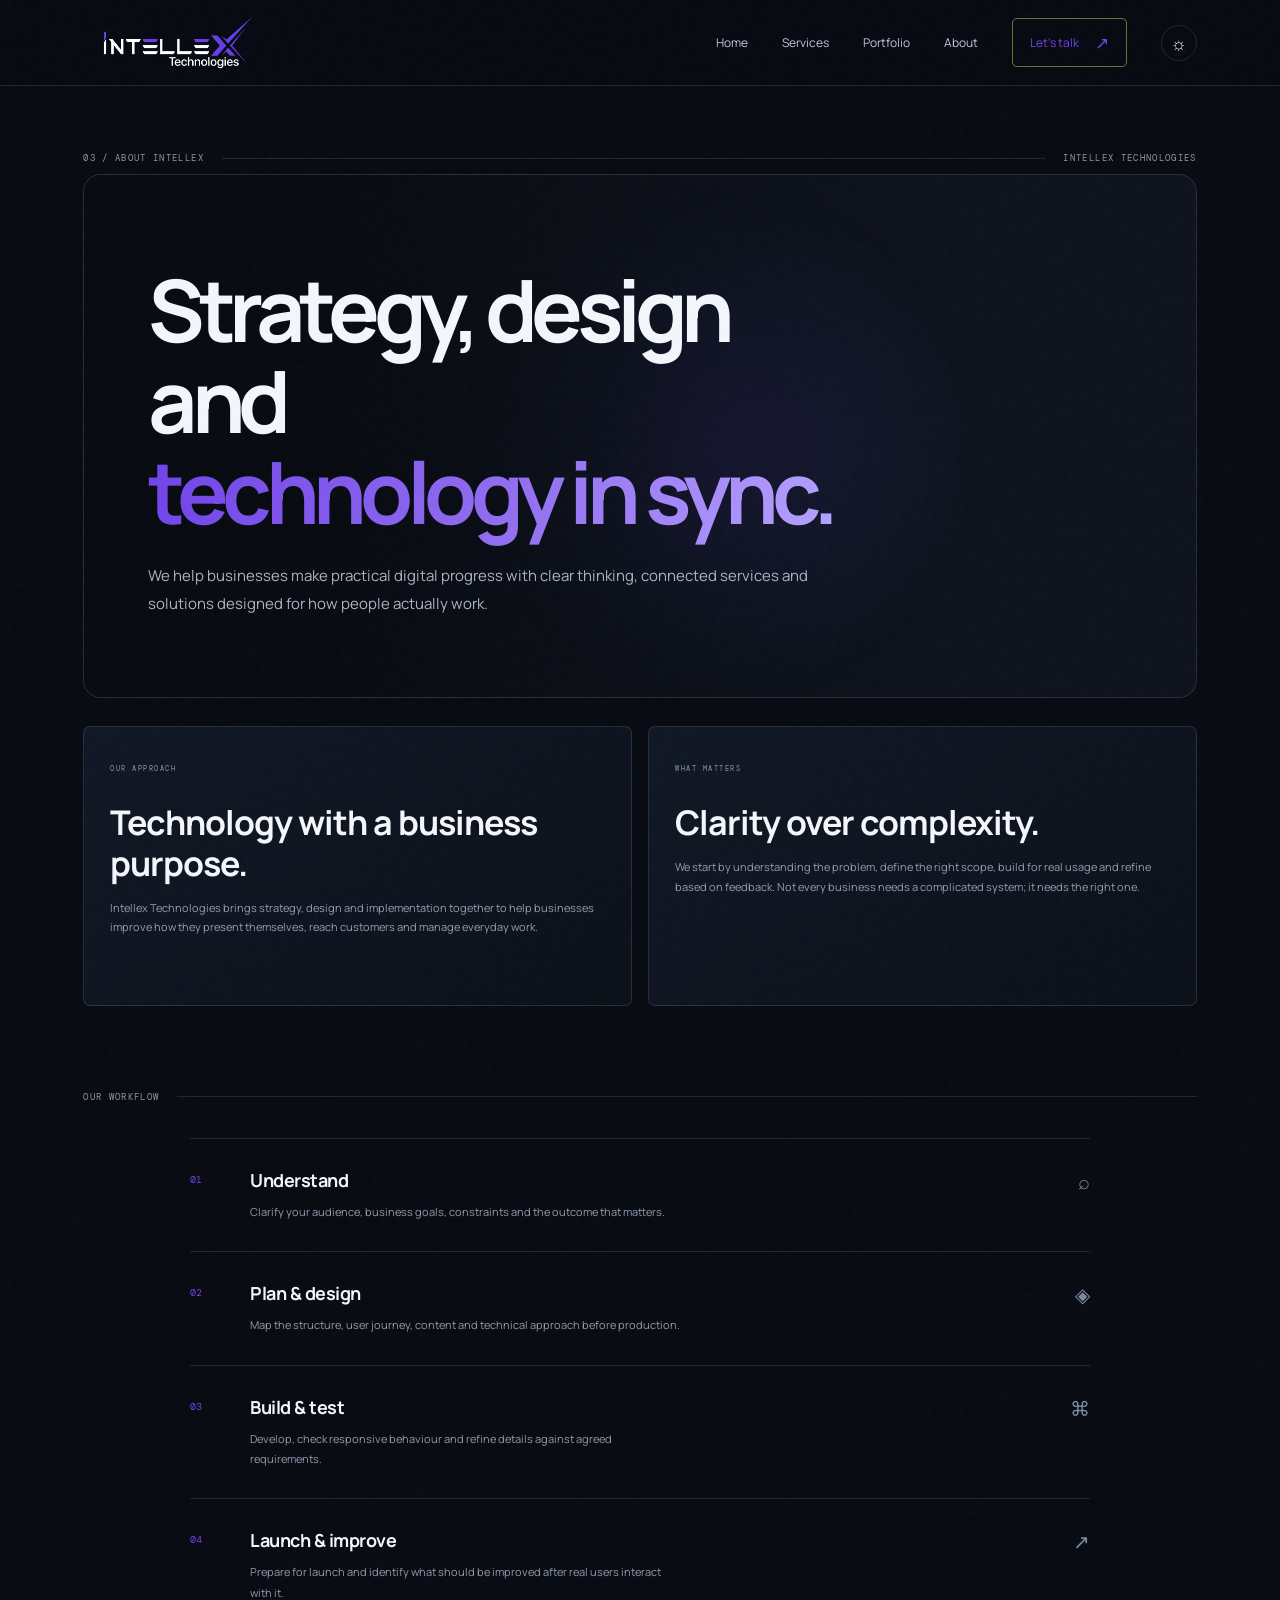
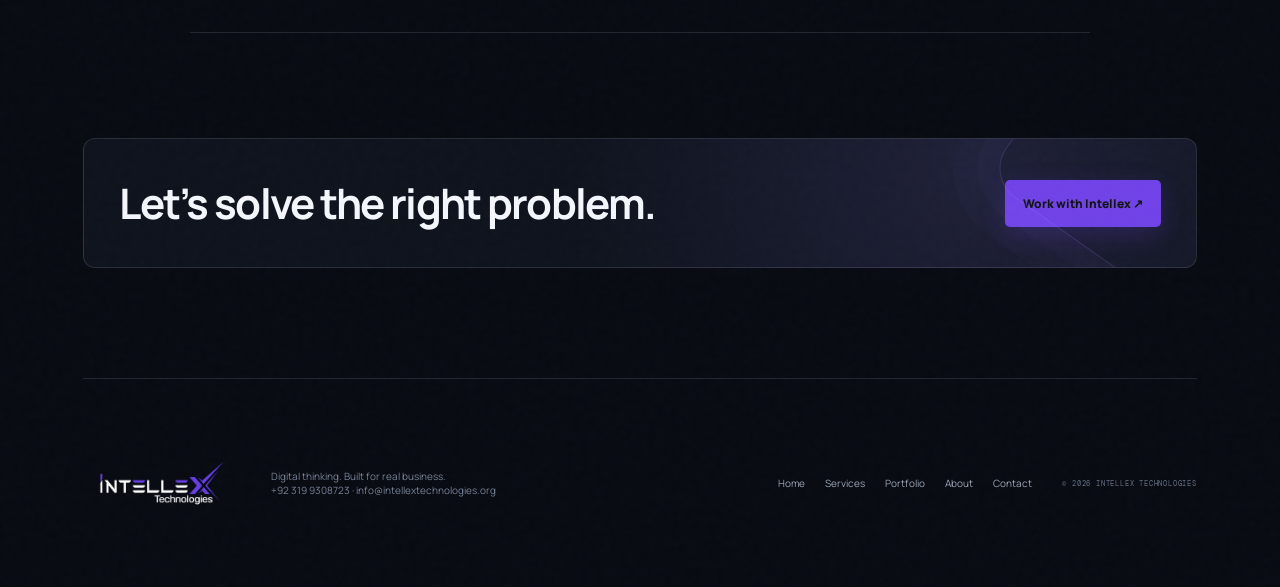
==== about.html @ 1612bf9b "Add files via upload" ====
<!doctype html>
<html lang="en" data-theme="dark">
<head>
<meta charset="utf-8"><meta name="viewport" content="width=device-width, initial-scale=1">
<meta name="description" content="Intellex Technologies builds websites, digital marketing systems, apps, POS and custom business software.">
<title>About Us | Intellex Technologies</title>
<link rel="preconnect" href="https://fonts.googleapis.com"><link rel="preconnect" href="https://fonts.gstatic.com" crossorigin>
<link href="https://fonts.googleapis.com/css2?family=DM+Mono:wght@400;500&family=Manrope:wght@400;500;600;700;800&display=swap" rel="stylesheet">
<link rel="stylesheet" href="styles.css">
</head><body><div class="noise" aria-hidden="true"></div><div class="cursor-glow" aria-hidden="true"></div>
<header class="site-header"><a class="brand" href="index.html" aria-label="Intellex Technologies home"><img class="brand-logo brand-logo-dark" src="intellex-logo-dark.png" alt="Intellex Technologies"><img class="brand-logo brand-logo-light" src="intellex-logo.png" alt=""></a>
<button class="menu-toggle" aria-label="Toggle menu" aria-expanded="false"><span></span><span></span></button>
<nav class="nav-links"><a href="index.html">Home</a><a href="services.html">Services</a><a href="portfolio.html">Portfolio</a><a href="about.html">About</a><a class="nav-cta" href="contact.html">Let’s talk <span>↗</span></a><button class="theme-toggle" type="button" aria-label="Switch to light mode" title="Toggle light/dark mode">☼</button></nav></header>
<main class="inner-page section-shell"><div class="section-kicker reveal"><span>03 / ABOUT INTELLEX</span><span class="kicker-rule"></span><span>INTELLEX TECHNOLOGIES</span></div><section class="inner-hero inner-hero-bg hero-bg-about"><div class="inner-hero-copy"><h1 class="reveal">Strategy, design and<br><span class="gradient-text">technology in sync.</span></h1><p class="hero-intro reveal">We help businesses make practical digital progress with clear thinking, connected services and solutions designed for how people actually work.</p></div></section><section class="about-grid"><article class="service-card reveal"><span class="card-label">OUR APPROACH</span><h3>Technology with a business purpose.</h3><p>Intellex Technologies brings strategy, design and implementation together to help businesses improve how they present themselves, reach customers and manage everyday work.</p></article><article class="service-card reveal"><span class="card-label">WHAT MATTERS</span><h3>Clarity over complexity.</h3><p>We start by understanding the problem, define the right scope, build for real usage and refine based on feedback. Not every business needs a complicated system; it needs the right one.</p></article></section>
<section class="process-section inner-process"><div class="section-kicker reveal"><span>OUR WORKFLOW</span><span class="kicker-rule"></span></div><div class="process-steps"><article class="process-step reveal"><span class="step-number">01</span><div><h3>Understand</h3><p>Clarify your audience, business goals, constraints and the outcome that matters.</p></div><span class="step-symbol">⌕</span></article><article class="process-step reveal"><span class="step-number">02</span><div><h3>Plan & design</h3><p>Map the structure, user journey, content and technical approach before production.</p></div><span class="step-symbol">◈</span></article><article class="process-step reveal"><span class="step-number">03</span><div><h3>Build & test</h3><p>Develop, check responsive behaviour and refine details against agreed requirements.</p></div><span class="step-symbol">⌘</span></article><article class="process-step reveal"><span class="step-number">04</span><div><h3>Launch & improve</h3><p>Prepare for launch and identify what should be improved after real users interact with it.</p></div><span class="step-symbol">↗</span></article></div></section>
<div class="inner-cta"><h2>Let’s solve the right problem.</h2><a class="button button-primary" href="contact.html">Work with Intellex ↗</a></div></main><footer class="site-footer section-shell"><a class="brand" href="index.html"><img class="brand-logo brand-logo-dark" src="intellex-logo-dark.png" alt="Intellex Technologies"><img class="brand-logo brand-logo-light" src="intellex-logo.png" alt=""></a><p>Digital thinking. Built for real business.<br><a href="tel:+923199308723">+92 319 9308723</a> · <a href="mailto:info@intellextechnologies.org">info@intellextechnologies.org</a></p><div class="footer-links"><a href="index.html">Home</a><a href="services.html">Services</a><a href="portfolio.html">Portfolio</a><a href="about.html">About</a><a href="contact.html">Contact</a></div><span class="copyright">© <span id="year"></span> INTELLEX TECHNOLOGIES</span></footer><script src="script.js"></script></body></html>
---- styles.css ----
:root{--bg:#080b12;--panel:#0e131d;--panel2:#111927;--text:#f3f6fb;--muted:#9ba7b8;--line:rgba(207,221,244,.13);--lime:#7042e8;--cyan:#9b83ff;--violet:#7042e8;--font:'Manrope',sans-serif;--mono:'DM Mono',monospace}
*{box-sizing:border-box}html{scroll-behavior:smooth;scroll-padding-top:90px}body{margin:0;background:var(--bg);color:var(--text);font-family:var(--font);overflow-x:hidden}a{color:inherit;text-decoration:none}button{font:inherit}.noise{position:fixed;inset:0;pointer-events:none;z-index:30;opacity:.035;background-image:url("data:image/svg+xml,%3Csvg viewBox='0 0 180 180' xmlns='http://www.w3.org/2000/svg'%3E%3Cfilter id='n'%3E%3CfeTurbulence type='fractalNoise' baseFrequency='.95' numOctaves='3' stitchTiles='stitch'/%3E%3C/filter%3E%3Crect width='100%25' height='100%25' filter='url(%23n)' opacity='.6'/%3E%3C/svg%3E")}.cursor-glow{position:fixed;width:360px;height:360px;border-radius:50%;background:radial-gradient(circle,rgba(105,229,245,.075),transparent 68%);pointer-events:none;z-index:0;transform:translate(-50%,-50%);opacity:0;transition:opacity .3s}.site-header{height:86px;padding:0 6.5%;display:flex;align-items:center;justify-content:space-between;border-bottom:1px solid var(--line);position:sticky;top:0;background:rgba(8,11,18,.78);backdrop-filter:blur(18px);z-index:25}.brand{display:inline-flex;align-items:center;gap:12px}.brand-mark{width:31px;height:31px;display:flex;align-items:flex-end;gap:3px;padding:5px;border:1px solid rgba(200,255,82,.5);border-radius:9px;transform:rotate(-8deg)}.brand-mark span{width:5px;border-radius:3px;background:var(--lime);display:block}.brand-mark span:nth-child(1){height:10px}.brand-mark span:nth-child(2){height:17px}.brand-mark span:nth-child(3){height:12px}.brand-name{font-size:14px;font-weight:800;letter-spacing:-.5px;display:flex;flex-direction:column;line-height:1.05}.brand-name span{font-family:var(--mono);font-size:8px;letter-spacing:2.1px;color:#8794a6;text-transform:uppercase;margin-top:5px}.nav-links{display:flex;align-items:center;gap:34px;font-size:12px;color:#c0cad8}.nav-links a:not(.nav-cta){transition:color .2s}.nav-links a:hover{color:var(--lime)}.nav-cta{padding:12px 17px;border:1px solid rgba(200,255,82,.45);border-radius:5px;color:var(--lime);display:flex;gap:16px;align-items:center}.nav-cta span,.button span,.arrow-link span{font-size:17px;transition:transform .2s}.nav-cta:hover span,.button:hover span,.arrow-link:hover span{transform:translate(3px,-3px)}.menu-toggle{display:none;background:none;border:0;color:white}.section-shell{width:min(1320px,87%);margin:0 auto;position:relative}.hero{min-height:680px;display:grid;grid-template-columns:1.03fr .97fr;align-items:center;padding:70px 0 92px;isolation:isolate}.hero-copy{position:relative;z-index:2}.eyebrow,.section-kicker,.hero-footnote,.visual-caption,.card-label,.code-foot,.project-type,.art-index,.copyright,.contact-bottom,.portfolio-note{font-family:var(--mono);font-size:9px;letter-spacing:1.35px}.eyebrow{color:#aeb9c9;display:flex;align-items:center;gap:10px}.status-dot{width:7px;height:7px;background:var(--lime);border-radius:50%;box-shadow:0 0 14px var(--lime)}h1{font-size:clamp(47px,6.3vw,88px);line-height:1.04;letter-spacing:-.075em;font-weight:700;margin:28px 0 24px} .gradient-text{background:linear-gradient(105deg,#7042e8 0%,#916df0 52%,#b6a2ff 100%);color:transparent;background-clip:text;-webkit-background-clip:text}.hero-intro{font-size:15px;line-height:1.85;color:#aab5c5;max-width:450px}.hero-actions{display:flex;align-items:center;gap:28px;margin-top:35px}.button{display:inline-flex;align-items:center;gap:27px;padding:15px 18px;border-radius:5px;font-size:12px;font-weight:800;transition:transform .25s,box-shadow .25s}.button:hover{transform:translateY(-3px)}.button-primary{background:var(--lime);color:#10150b;box-shadow:0 10px 32px rgba(200,255,82,.09)}.button-primary:hover{box-shadow:0 13px 35px rgba(200,255,82,.19)}.text-link{font-size:12px;color:#c0cad8}.text-link span{color:var(--lime);padding-left:8px}.hero-footnote{display:flex;align-items:center;gap:12px;color:#788496;margin-top:60px;font-size:8px}.mini-line{height:1px;width:25px;background:var(--lime)}.hero-visual{height:505px;position:relative;perspective:1000px;transform-style:preserve-3d}.visual-grid{position:absolute;inset:6% -4% 3% 0;background-image:linear-gradient(rgba(134,159,198,.09) 1px,transparent 1px),linear-gradient(90deg,rgba(134,159,198,.09) 1px,transparent 1px);background-size:35px 35px;mask-image:radial-gradient(ellipse at center,#000 0%,transparent 72%);transform:perspective(700px) rotateX(60deg) rotateZ(-22deg) scale(1.25);opacity:.8}.orbit{position:absolute;left:50%;top:49%;border:1px solid rgba(130,223,238,.2);border-radius:50%;transform:translate(-50%,-50%) rotate(-24deg);animation:orbit 22s linear infinite}.orbit-one{width:400px;height:210px}.orbit-two{width:470px;height:250px;transform:translate(-50%,-50%) rotate(53deg);border-color:rgba(200,255,82,.17);animation-direction:reverse}.orbit-three{width:340px;height:340px;border-style:dashed;border-color:rgba(154,131,255,.17);animation-duration:40s}.core-object{position:absolute;left:50%;top:48%;width:175px;height:175px;transform:translate(-50%,-50%) rotateX(13deg) rotateY(-23deg) rotateZ(-12deg);transform-style:preserve-3d;animation:float 6s ease-in-out infinite}.core-face{position:absolute;inset:0;border:1px solid rgba(210,255,120,.75);background:linear-gradient(140deg,rgba(200,255,82,.18),rgba(105,229,245,.06) 60%,rgba(154,131,255,.2));box-shadow:inset 0 0 45px rgba(200,255,82,.06),0 0 70px rgba(105,229,245,.08);backdrop-filter:blur(3px)}.face-front{display:grid;place-items:center;font-size:95px;font-weight:800;letter-spacing:-12px;color:var(--lime);text-shadow:0 0 45px rgba(200,255,82,.35)}.face-side{transform:translateZ(-32px) translate(25px,24px);border-color:rgba(105,229,245,.55);background:rgba(105,229,245,.06)}.core-ring{position:absolute;inset:-29px;border:1px solid rgba(200,255,82,.36);border-radius:50%;transform:rotateX(69deg) rotateY(12deg);box-shadow:0 0 20px rgba(200,255,82,.06)}.float-card{position:absolute;background:rgba(15,22,33,.82);border:1px solid rgba(188,207,235,.18);box-shadow:0 18px 60px rgba(0,0,0,.2);backdrop-filter:blur(15px);border-radius:8px;z-index:3}.card-code{left:1%;top:17%;width:150px;padding:16px;transform:rotate(-6deg);animation:cardfloat 7s ease-in-out infinite}.card-label{font-size:7px;color:#8795a9;letter-spacing:1.5px}.code-lines{display:flex;flex-direction:column;gap:7px;margin:17px 0}.code-lines i{height:3px;border-radius:4px;background:linear-gradient(90deg,var(--cyan),rgba(105,229,245,.1));width:75%}.code-lines i:nth-child(2){width:48%;background:linear-gradient(90deg,var(--violet),transparent)}.code-lines i:nth-child(3){width:88%}.code-lines i:nth-child(4){width:60%;background:linear-gradient(90deg,var(--lime),transparent)}.code-foot{font-size:7px;color:#6d7b8e}.card-growth{right:0;bottom:17%;width:174px;padding:17px;transform:rotate(5deg);animation:cardfloat 8s ease-in-out infinite reverse}.growth-icon{display:block;color:var(--lime);font-size:26px;margin-bottom:13px}.card-growth strong{display:block;font-size:13px;margin-top:8px}.growth-bars{display:flex;align-items:flex-end;gap:4px;height:26px;margin-top:13px}.growth-bars i{display:block;flex:1;background:var(--lime);height:35%;border-radius:2px 2px 0 0;opacity:.7}.growth-bars i:nth-child(2){height:55%}.growth-bars i:nth-child(3){height:42%}.growth-bars i:nth-child(4){height:70%}.growth-bars i:nth-child(5){height:63%}.growth-bars i:nth-child(6){height:88%}.growth-bars i:nth-child(7){height:100%}.floating-chip{position:absolute;padding:9px 12px;background:#141c28;border:1px solid var(--line);font-family:var(--mono);font-size:8px;letter-spacing:1px;border-radius:3px;z-index:3}.floating-chip b{color:var(--lime);padding-left:10px}.chip-top{right:13%;top:7%;transform:rotate(4deg)}.chip-bottom{left:9%;bottom:10%;font-size:7px;transform:rotate(-4deg)}.visual-caption{position:absolute;bottom:1%;right:1%;left:1%;display:flex;justify-content:space-between;color:#667387;font-size:7px}.hero-bottom-line{position:absolute;bottom:28px;left:0;right:0;display:flex;justify-content:space-between;padding-top:16px;border-top:1px solid var(--line);font-size:9px;color:#697587}.ticker{overflow:hidden;border-block:1px solid var(--line);background:#0c1119;padding:17px 0}.ticker-track{display:flex;align-items:center;justify-content:space-around;gap:38px;min-width:max-content;animation:ticker 28s linear infinite}.ticker-track span{font-family:var(--mono);font-size:10px;letter-spacing:2px;color:#a9b5c5}.ticker-track b{color:var(--lime);font-size:15px}.intro-section{padding:145px 0 155px}.section-kicker{display:flex;align-items:center;gap:18px;color:#8b98aa}.kicker-rule{height:1px;background:var(--line);flex:1}.intro-grid{display:grid;grid-template-columns:1.15fr .85fr;gap:8%;margin-top:60px}.intro-grid h2,.services-heading h2,.work-heading h2,.process-sticky h2{font-size:clamp(35px,4.5vw,58px);line-height:1.12;letter-spacing:-.065em;margin:0;font-weight:600}.muted-text{color:#667387}.intro-copy{padding-top:8px;max-width:480px}.intro-copy p{color:#a8b4c4;font-size:14px;line-height:1.9;margin:0 0 19px}.intro-copy .small-note{font-size:12px;color:#778598}.arrow-link{display:inline-flex;align-items:center;gap:23px;color:var(--lime);font-size:11px;font-weight:700;margin-top:18px}.services-section{padding:20px 0 145px}.services-heading,.work-heading{display:flex;justify-content:space-between;align-items:flex-end;gap:40px;margin:56px 0 45px}.services-heading>p,.work-heading>p{max-width:280px;color:#8996a8;font-size:12px;line-height:1.8;margin:0 0 5px}.service-grid{display:grid;grid-template-columns:repeat(3,1fr);gap:12px}.service-card{position:relative;min-height:330px;padding:27px 26px 23px;background:linear-gradient(145deg,rgba(18,26,39,.93),rgba(12,17,26,.95));border:1px solid var(--line);border-radius:7px;overflow:hidden;transform-style:preserve-3d;transition:border-color .3s,background .3s;will-change:transform}.service-card:hover{border-color:rgba(200,255,82,.38);background:linear-gradient(145deg,#151f2c,#0e141f)}.service-top{display:flex;justify-content:space-between;align-items:center;color:#718095;font-family:var(--mono);font-size:10px}.service-icon{width:44px;height:44px;border:1px solid rgba(200,255,82,.25);border-radius:10px;display:flex;align-items:center;justify-content:center;position:relative;color:var(--lime)}.icon-web{gap:3px;align-items:flex-end;padding-bottom:12px}.icon-web i{width:4px;background:var(--lime);border-radius:2px}.icon-web i:nth-child(1){height:9px}.icon-web i:nth-child(2){height:17px}.icon-web i:nth-child(3){height:12px}.icon-marketing{gap:3px;align-items:flex-end;padding-bottom:11px}.icon-marketing i{width:3px;background:var(--cyan);border-radius:2px}.icon-marketing i:nth-child(1){height:8px}.icon-marketing i:nth-child(2){height:16px}.icon-marketing i:nth-child(3){height:12px}.icon-marketing i:nth-child(4){height:21px}.icon-app i{width:17px;height:26px;border:1px solid var(--violet);border-radius:4px;position:relative}.icon-app i:after{content:"";position:absolute;bottom:3px;left:6px;width:3px;height:3px;background:var(--violet);border-radius:50%}.icon-pos i{position:absolute;width:19px;height:25px;border:1px solid var(--lime);border-radius:3px}.icon-pos i:first-child{transform:translate(-4px,-3px)}.icon-pos i:last-child{transform:translate(4px,3px);background:#111a26}.icon-ai{font-size:22px;color:var(--violet);border-color:rgba(154,131,255,.4)}.service-card h3{font-size:18px;letter-spacing:-.6px;margin:26px 0 12px}.service-card p{font-size:11px;line-height:1.8;color:#929fb1;min-height:58px;margin:0}.service-tags{display:flex;flex-wrap:wrap;gap:6px;margin:18px 0 20px}.service-tags span,.step-tags span{font-family:var(--mono);font-size:8px;color:#a3afbf;padding:6px 7px;border:1px solid rgba(182,198,220,.12);border-radius:3px}.service-link{display:flex;justify-content:space-between;align-items:center;padding-top:14px;border-top:1px solid var(--line);font-size:10px;color:var(--lime)}.service-link span{font-size:15px}.service-card-cta{background:var(--lime);color:#0c1207;border-color:var(--lime);display:flex;flex-direction:column;align-items:flex-start;justify-content:center}.service-card-cta .card-label{color:#4b5d2a;position:relative;z-index:1}.service-card-cta h3{font-size:28px;line-height:1.1;position:relative;z-index:1;margin:20px 0 12px}.service-card-cta p{color:#42512c;max-width:260px;min-height:0;position:relative;z-index:1}.cta-orb{position:absolute;width:220px;height:220px;border-radius:50%;right:-90px;top:-80px;border:1px solid rgba(14,25,4,.2);box-shadow:0 0 0 25px rgba(14,25,4,.04),0 0 0 50px rgba(14,25,4,.04)}.button-light{background:#10170a;color:var(--lime);margin-top:22px;position:relative;z-index:1}.work-section{padding:10px 0 150px}.work-filters{display:flex;flex-wrap:wrap;gap:8px;margin-bottom:25px}.filter-button{background:transparent;color:#8c99ab;border:1px solid var(--line);border-radius:4px;padding:10px 13px;font-size:10px;cursor:pointer;transition:all .2s}.filter-button span{margin-left:9px;color:#5d6b7e;font-family:var(--mono);font-size:8px}.filter-button.active,.filter-button:hover{color:var(--lime);border-color:rgba(200,255,82,.45);background:rgba(200,255,82,.045)}.project-grid{display:grid;grid-template-columns:repeat(2,1fr);gap:35px 15px}.project-card{min-width:0;transition:opacity .25s,transform .25s}.project-card.is-hidden{display:none}.project-art{height:300px;position:relative;overflow:hidden;border-radius:6px;border:1px solid rgba(200,216,240,.12);isolation:isolate}.project-large .project-art{height:355px}.art-index{position:absolute;bottom:13px;left:15px;color:rgba(240,245,252,.65);font-size:7px;z-index:4}.mock-browser{position:absolute;left:12%;right:12%;top:12%;bottom:-8%;background:#f4f0e8;border-radius:9px 9px 0 0;box-shadow:0 20px 60px rgba(0,0,0,.3);transform:rotate(-3deg);overflow:hidden}.browser-top{height:26px;background:#e7e3db;display:flex;align-items:center;gap:4px;padding:0 10px;color:#7a7a75;font-family:var(--mono);font-size:6px}.browser-top i{width:5px;height:5px;border-radius:50%;background:#b4b0a7}.browser-top span{margin-left:10px}.mock-content{height:100%;position:relative;padding:34px 26px;background:linear-gradient(115deg,#f4f0e8 55%,#d9e4d4 55%);color:#1b3128}.mock-eyebrow{font-family:var(--mono);font-size:7px;letter-spacing:2px}.mock-content strong{display:block;font-size:clamp(23px,3vw,39px);line-height:1.05;letter-spacing:-2px;margin-top:17px;position:relative;z-index:1}.mock-button{width:85px;height:20px;background:#243e31;margin-top:20px;border-radius:2px}.mock-sun{position:absolute;right:10%;top:19%;width:120px;height:120px;border-radius:50%;background:linear-gradient(135deg,#d0a85f,#eddbac);opacity:.8}.art-ans{background:radial-gradient(circle at 80% 20%,#394b3f,#15251f 50%,#0d1515)}.art-ans:after{content:"";position:absolute;inset:0;background:linear-gradient(120deg,transparent 30%,rgba(218,232,202,.12));z-index:-1}.art-kiswa{background:radial-gradient(circle at 50% 70%,#e7cda5,#b88c64 70%,#815b40);display:grid;place-items:center}.shop-layout{width:60%;height:78%;background:#f7f0e3;position:relative;box-shadow:0 20px 45px #37271b55;transform:rotate(3deg);padding:20px;color:#352d25}.shop-title{font-size:12px;letter-spacing:3px;font-weight:800}.shop-title span{display:block;font-family:var(--mono);font-size:6px;letter-spacing:4px;margin-top:3px}.shop-product{position:absolute;left:10%;right:10%;top:28%;bottom:17%;background:linear-gradient(135deg,#d9c3a3,#f0e4d1);display:flex;align-items:center;justify-content:center;overflow:hidden}.product-arch{position:absolute;bottom:-12%;height:120%;width:60%;border-radius:100px 100px 0 0;background:linear-gradient(90deg,#9e7a5c,#d4b894,#987251);box-shadow:inset 12px 0 20px #6e4f3433}.product-label{position:absolute;left:10px;top:10px;font-family:var(--mono);font-size:6px;line-height:1.6;color:#443528;letter-spacing:1px}.shop-pill{position:absolute;bottom:10px;right:12px;font-family:var(--mono);font-size:6px;letter-spacing:1px}.art-bzp{background:linear-gradient(135deg,#18162c,#342b58 55%,#101522)}.realty-lines{position:absolute;inset:0;background:linear-gradient(90deg,transparent 49%,rgba(200,255,82,.12) 50%,transparent 51%),linear-gradient(transparent 49%,rgba(200,255,82,.09) 50%,transparent 51%);background-size:55px 55px;transform:perspective(300px) rotateX(35deg) scale(1.5);opacity:.65}.realty-copy{position:absolute;left:9%;top:17%;z-index:2}.realty-copy span{font-family:var(--mono);font-size:7px;letter-spacing:2px;color:var(--lime)}.realty-copy strong{display:block;font-size:clamp(25px,3vw,43px);line-height:1.02;letter-spacing:-2px;margin-top:17px}.realty-copy i{display:block;font-family:var(--mono);font-style:normal;font-size:7px;letter-spacing:1px;color:#9a9ab5;margin-top:18px}.realty-tower{position:absolute;bottom:0;right:15%;width:80px;height:70%;background:linear-gradient(90deg,#8e81be,#3c335e 50%,#15182a);clip-path:polygon(20% 0,80% 0,100% 100%,0 100%);opacity:.6}.tower-two{right:31%;height:47%;width:57px;opacity:.45;transform:skewY(-6deg)}.art-fnf{background:#f2f1eb;color:#161a18}.fnf-stamp{position:absolute;top:12%;left:10%;font-size:clamp(31px,5vw,63px);font-weight:800;line-height:.79;letter-spacing:-5px;z-index:2}.fnf-stamp b{color:#a9f22c}.fnf-side{position:absolute;right:8%;top:17%;writing-mode:vertical-rl;font-family:var(--mono);font-size:7px;letter-spacing:2px}.fnf-shape{position:absolute;border-radius:50%;filter:blur(.3px)}.shape-a{width:260px;height:260px;right:-4%;bottom:-36%;background:linear-gradient(135deg,#b2f12b,#5dc6a0);box-shadow:inset -25px -15px 50px #193c22}.shape-b{width:110px;height:110px;right:27%;bottom:9%;background:#e84d3d;mix-blend-mode:multiply}.art-fnf .art-index{color:#6c746c}.art-lagarto{background:#d6ff2f;color:#0b0c0c}.lagarto-word{position:absolute;left:8%;top:16%;font-size:clamp(25px,4vw,45px);font-weight:800;letter-spacing:-3px;line-height:.85;z-index:2}.lagarto-word span{display:block;font-family:var(--mono);font-size:7px;letter-spacing:2px;margin-top:12px}.lagarto-shape{position:absolute;right:10%;top:5%;width:48%;height:90%;border-radius:48% 52% 42% 58%;background:linear-gradient(135deg,#141a19,#3e4a42);transform:rotate(24deg);box-shadow:inset -20px -10px 40px #0008}.lagarto-shape:after{content:"";position:absolute;width:45%;height:65%;left:24%;top:16%;border-radius:40%;background:linear-gradient(90deg,#b2b6a5,#e8ebdb,#747a6c);transform:rotate(-20deg)}.lagarto-cta{position:absolute;left:8%;bottom:15%;font-family:var(--mono);font-size:7px;letter-spacing:1px}.art-habib{background:radial-gradient(circle at 76% 20%,#cfb16b,#6f5c37 35%,#172b2a 75%);padding:10% 8%;color:#f4e8c9}.habib-moon{position:absolute;right:16%;top:12%;width:80px;height:80px;border-radius:50%;box-shadow:15px -6px 0 -2px #f0dca4;opacity:.8}.habib-small{font-family:var(--mono);font-size:8px;letter-spacing:4px}.art-habib strong{display:block;font-size:clamp(24px,3.4vw,42px);letter-spacing:-2px;line-height:1.05;margin-top:28px;position:relative;z-index:2}.habib-bottom{display:block;font-family:var(--mono);font-size:8px;letter-spacing:3px;margin-top:23px}.project-meta{display:flex;justify-content:space-between;align-items:flex-start;padding:18px 3px 0}.project-type{font-size:7px;color:#8e9caf;letter-spacing:1.2px}.project-meta h3{font-size:17px;letter-spacing:-.5px;margin:8px 0 5px}.project-meta p{font-size:10px;color:#8e9bad;margin:0;line-height:1.7}.project-arrow{font-size:20px;color:var(--lime);padding:5px}.portfolio-note{font-size:8px;letter-spacing:.2px;color:#5f6d7e;margin-top:25px}.process-section{padding:25px 0 150px}.process-layout{display:grid;grid-template-columns:.8fr 1.2fr;gap:12%;margin-top:65px}.process-sticky{align-self:start;position:sticky;top:130px}.process-sticky p{font-size:12px;line-height:1.9;color:#8f9daf;max-width:290px;margin-top:25px}.process-steps{border-top:1px solid var(--line)}.process-step{display:grid;grid-template-columns:42px 1fr 25px;gap:18px;padding:29px 0;border-bottom:1px solid var(--line);align-items:start}.step-number{font-family:var(--mono);font-size:10px;color:var(--lime);padding-top:5px}.process-step h3{font-size:18px;margin:0 0 10px;letter-spacing:-.5px}.process-step p{font-size:11px;line-height:1.85;color:#8f9daf;max-width:430px;margin:0}.step-tags{display:flex;gap:6px;flex-wrap:wrap;margin-top:17px}.step-symbol{color:#7b8a9e;font-size:20px;text-align:right}.contact-section{padding:0 0 100px}.contact-card{padding:34px 5% 22px;border:1px solid rgba(200,255,82,.22);background:radial-gradient(ellipse at 80% 0%,rgba(105,229,245,.08),transparent 50%),linear-gradient(135deg,#111925,#0b1018);border-radius:8px;position:relative;overflow:hidden}.contact-orbit{position:absolute;right:-100px;top:-200px;width:440px;height:440px;border-radius:50%;border:1px solid rgba(200,255,82,.13);box-shadow:0 0 0 40px rgba(200,255,82,.025),0 0 0 80px rgba(105,229,245,.025)}.contact-content{display:flex;justify-content:space-between;align-items:flex-end;gap:30px;padding:54px 0 65px;position:relative;z-index:1}.contact-content h2{font-size:clamp(39px,5.2vw,68px);line-height:1.06;letter-spacing:-.07em;margin:0}.contact-content p{font-size:12px;color:#97a4b6;line-height:1.8;max-width:400px;margin:20px 0 0}.button-big{padding:19px 22px;white-space:nowrap}.contact-bottom{display:flex;justify-content:space-between;border-top:1px solid var(--line);padding-top:18px;color:#68778a;font-size:7px}.site-footer{min-height:120px;display:flex;align-items:center;gap:30px;border-top:1px solid var(--line);padding:25px 0;flex-wrap:wrap}.site-footer>p{font-size:10px;color:#768396;margin-right:auto}.footer-links{display:flex;gap:20px;font-size:10px;color:#9aa7b8}.footer-links a:hover{color:var(--lime)}.copyright{font-size:7px;color:#657286;letter-spacing:.8px}.reveal{opacity:0;transform:translateY(22px);transition:opacity .7s ease,transform .7s cubic-bezier(.2,.75,.2,1)}.reveal.visible{opacity:1;transform:translateY(0)}.service-card:nth-child(2),.project-card:nth-child(2){transition-delay:.06s}.service-card:nth-child(3),.project-card:nth-child(3){transition-delay:.12s}.service-card:nth-child(4),.project-card:nth-child(4){transition-delay:.04s}.service-card:nth-child(5),.project-card:nth-child(5){transition-delay:.1s}.service-card:nth-child(6),.project-card:nth-child(6){transition-delay:.16s}
@keyframes orbit{to{transform:translate(-50%,-50%) rotate(336deg)}}@keyframes float{0%,100%{transform:translate(-50%,-50%) rotateX(13deg) rotateY(-23deg) rotateZ(-12deg) translateY(0)}50%{transform:translate(-50%,-50%) rotateX(17deg) rotateY(-14deg) rotateZ(-6deg) translateY(-13px)}}@keyframes cardfloat{0%,100%{translate:0 0}50%{translate:0 -10px}}@keyframes ticker{to{transform:translateX(-50%)}}@media(min-width:1500px){.hero{min-height:750px}.hero-visual{height:560px}}@media(max-width:900px){.section-shell{width:89%}.site-header{padding:0 5.5%}.hero{grid-template-columns:1fr;padding-top:75px;gap:10px}.hero-copy{max-width:700px}.hero-visual{height:430px;width:min(620px,100%);margin:0 auto}.hero-bottom-line{bottom:20px}.intro-section{padding:105px 0}.service-grid{grid-template-columns:repeat(2,1fr)}.process-layout{gap:7%}.project-art{height:260px}.project-large .project-art{height:310px}.nav-links{gap:19px}}@media(max-width:640px){.site-header{height:72px}.brand-name{font-size:12px}.menu-toggle{display:flex;flex-direction:column;gap:6px;padding:10px;z-index:2}.menu-toggle span{width:22px;height:1px;background:var(--text);transition:transform .2s}.menu-toggle[aria-expanded="true"] span:first-child{transform:translateY(3.5px) rotate(45deg)}.menu-toggle[aria-expanded="true"] span:last-child{transform:translateY(-3.5px) rotate(-45deg)}.nav-links{position:absolute;left:0;right:0;top:71px;padding:20px 6% 25px;background:rgba(8,11,18,.97);border-bottom:1px solid var(--line);display:flex;align-items:stretch;flex-direction:column;gap:0;opacity:0;visibility:hidden;transform:translateY(-8px);transition:.25s}.nav-links.open{opacity:1;visibility:visible;transform:translateY(0)}.nav-links>a{padding:14px 0;border-bottom:1px solid var(--line)}.nav-links .nav-cta{margin-top:12px;padding:13px 15px;border:1px solid rgba(200,255,82,.4);justify-content:space-between}.hero{padding:70px 0 70px;min-height:auto}.eyebrow{font-size:7px;letter-spacing:1px}h1{font-size:clamp(43px,12vw,64px);margin-top:24px}.hero-intro{font-size:13px;max-width:400px}.hero-actions{gap:18px;flex-wrap:wrap}.button{font-size:10px;padding:14px}.hero-footnote{margin-top:38px;font-size:7px}.hero-visual{height:350px;margin-top:15px}.orbit-one{width:310px;height:165px}.orbit-two{width:350px;height:190px}.orbit-three{width:280px;height:280px}.core-object{width:130px;height:130px}.face-front{font-size:73px}.card-code{left:0;top:12%;width:122px;padding:12px}.card-growth{right:0;bottom:12%;width:145px;padding:13px}.chip-top{right:4%;top:4%}.chip-bottom{left:0;bottom:4%}.visual-caption{font-size:6px}.hero-bottom-line{bottom:0;font-size:8px}.ticker-track{gap:23px}.ticker-track span{font-size:8px}.intro-section{padding:85px 0}.section-kicker{font-size:7px;gap:10px;letter-spacing:.8px}.intro-grid{grid-template-columns:1fr;gap:28px;margin-top:38px}.intro-grid h2,.services-heading h2,.work-heading h2,.process-sticky h2{font-size:clamp(36px,10vw,49px)}.intro-copy p{font-size:12px}.services-section,.work-section,.process-section{padding-bottom:90px}.services-heading,.work-heading{display:block;margin:38px 0 30px}.services-heading>p,.work-heading>p{margin-top:18px}.service-grid{grid-template-columns:1fr;gap:10px}.service-card{min-height:0;padding:23px}.service-card p{min-height:0}.service-card-cta{min-height:290px}.project-grid{grid-template-columns:1fr;gap:28px}.project-art,.project-large .project-art{height:300px}.work-filters{gap:6px}.filter-button{font-size:9px;padding:9px}.process-layout{grid-template-columns:1fr;gap:38px;margin-top:40px}.process-sticky{position:static}.process-sticky p{margin-top:15px}.process-step{grid-template-columns:27px 1fr 18px;gap:10px;padding:24px 0}.process-step h3{font-size:16px}.process-step p{font-size:10px}.contact-section{padding-bottom:65px}.contact-card{padding:25px 6% 18px}.contact-content{display:block;padding:43px 0 42px}.contact-content h2{font-size:clamp(40px,11vw,55px)}.contact-content p{font-size:11px}.button-big{margin-top:26px}.contact-bottom{font-size:6px;letter-spacing:.5px}.site-footer{gap:17px}.site-footer>p{width:calc(100% - 150px);margin:0;font-size:9px}.footer-links{width:100%;order:3}.copyright{margin-left:auto;font-size:6px}.cursor-glow{display:none}}@media(prefers-reduced-motion:reduce){*,*:before,*:after{scroll-behavior:auto!important;animation-duration:.01ms!important;animation-iteration-count:1!important;transition-duration:.01ms!important}.reveal{opacity:1;transform:none}}

/* Multi-page navigation, theme switch and inner-page layouts */
html[data-theme="light"]{--bg:#f5f7fb;--panel:#ffffff;--panel2:#edf1f7;--text:#111827;--muted:#596579;--line:rgba(26,39,58,.14)}
html[data-theme="light"] body{background:var(--bg);color:var(--text)}
html[data-theme="light"] .site-header{background:rgba(245,247,251,.88)}
html[data-theme="light"] .nav-links{color:#465268}
html[data-theme="light"] .nav-links.open{background:rgba(245,247,251,.98)}
html[data-theme="light"] .menu-toggle span{background:var(--text)}
html[data-theme="light"] .hero-intro,html[data-theme="light"] .intro-copy p,html[data-theme="light"] .services-heading>p,html[data-theme="light"] .work-heading>p,html[data-theme="light"] .process-sticky p{color:#596579}
html[data-theme="light"] .service-card{background:linear-gradient(145deg,#fff,#f0f3f8);border-color:rgba(26,39,58,.13)}
html[data-theme="light"] .service-card p,html[data-theme="light"] .project-meta p,html[data-theme="light"] .process-step p{color:#596579}
html[data-theme="light"] .contact-card{background:linear-gradient(135deg,#fff,#edf1f7);border-color:rgba(26,39,58,.15)}
html[data-theme="light"] .contact-content p{color:#596579}
html[data-theme="light"] .footer-links{color:#596579}
html[data-theme="light"] .site-footer>p{color:#596579}
html[data-theme="light"] .nav-cta{color:#542bc2;border-color:rgba(84,43,194,.45)}
html[data-theme="light"] .theme-toggle{color:#253247;border-color:rgba(26,39,58,.2)}
.theme-toggle{border:1px solid var(--line);border-radius:50%;background:transparent;color:var(--text);width:36px;height:36px;display:inline-grid;place-items:center;cursor:pointer;font-size:18px;flex:0 0 auto}
.theme-toggle:hover{border-color:var(--lime);transform:rotate(15deg)}
.inner-page{padding:66px 0 100px;min-height:70vh}
.inner-hero{padding:60px 0 54px;max-width:900px}
.inner-hero h1{font-size:clamp(44px,7vw,86px);line-height:1.06;margin:25px 0}
.inner-hero .hero-intro{max-width:680px}
.inner-card-grid{display:grid;grid-template-columns:repeat(3,minmax(0,1fr));gap:14px}
.inner-card-grid .service-card{min-height:360px}
.inner-project-grid{margin-top:15px}
.about-grid{display:grid;grid-template-columns:1fr 1fr;gap:15px}
.about-grid .service-card{min-height:280px}
.about-grid h3{font-size:clamp(23px,3vw,34px);line-height:1.2;letter-spacing:-1px;margin:26px 0 14px}
.inner-process{padding:85px 0 45px}
.inner-process .process-steps{max-width:900px;margin:35px auto 0}
.inner-cta{margin:60px 0 10px;padding:35px;border:1px solid var(--line);border-radius:12px;display:flex;align-items:center;justify-content:space-between;gap:20px;background:radial-gradient(circle at 80% 20%,rgba(154,131,255,.12),transparent 45%),var(--panel)}
.inner-cta h2{font-size:clamp(26px,4vw,42px);letter-spacing:-1.7px;margin:0}
.contact-layout{display:grid;grid-template-columns:.9fr 1.1fr;gap:16px;align-items:start}
.contact-details h2{font-size:clamp(28px,4vw,44px);letter-spacing:-1.8px;line-height:1.12;margin:28px 0 15px}
.contact-details>p{color:var(--muted);font-size:13px;line-height:1.8}
.contact-detail{padding:19px 0;border-bottom:1px solid var(--line);display:flex;flex-direction:column;gap:8px}
.contact-detail span,.contact-form label{font:10px var(--mono);letter-spacing:1.2px;text-transform:uppercase;color:var(--muted)}
.contact-detail a{font-size:15px;font-weight:700;overflow-wrap:anywhere}
.contact-form{display:flex;flex-direction:column;gap:10px}
.contact-form label{margin-top:9px}
.contact-form input,.contact-form select,.contact-form textarea{width:100%;border:1px solid var(--line);border-radius:5px;padding:14px;background:var(--bg);color:var(--text);font:13px var(--font);outline:none}
.contact-form input:focus,.contact-form select:focus,.contact-form textarea:focus{border-color:var(--violet);box-shadow:0 0 0 3px rgba(154,131,255,.1)}
.contact-form textarea{resize:vertical}
.contact-form .button{align-self:flex-start;margin-top:10px;cursor:pointer}
.form-feedback{font-size:12px;color:var(--muted);line-height:1.6}
@media(max-width:900px){.inner-card-grid{grid-template-columns:repeat(2,minmax(0,1fr))}.contact-layout{grid-template-columns:1fr}.inner-hero{padding:45px 0}.about-grid{grid-template-columns:1fr 1fr}}
@media(max-width:640px){.inner-page{padding-top:45px;padding-bottom:70px}.inner-hero{padding:35px 0}.inner-card-grid,.about-grid{grid-template-columns:1fr}.inner-card-grid .service-card{min-height:0}.inner-cta{padding:24px;align-items:flex-start;flex-direction:column}.contact-details h2{font-size:34px}.theme-toggle{width:34px;height:34px;margin-top:10px}.nav-links .theme-toggle{align-self:flex-start}.site-footer>p{line-height:1.8}.site-footer>p a{overflow-wrap:anywhere}}

/* Light-theme contrast and surface corrections */
html[data-theme="light"] {
  --bg: #f7f8fc;
  --panel: #ffffff;
  --panel2: #edf1f7;
  --text: #172033;
  --muted: #536176;
  --line: rgba(23, 32, 51, .15);
}
html[data-theme="light"] .site-header { background: rgba(247,248,252,.94); }
html[data-theme="light"] .brand-name span,
html[data-theme="light"] .eyebrow,
html[data-theme="light"] .hero-footnote,
html[data-theme="light"] .hero-bottom-line,
html[data-theme="light"] .visual-caption,
html[data-theme="light"] .code-foot,
html[data-theme="light"] .card-label,
html[data-theme="light"] .section-kicker,
html[data-theme="light"] .muted-text,
html[data-theme="light"] .intro-copy .small-note,
html[data-theme="light"] .service-top,
html[data-theme="light"] .project-type,
html[data-theme="light"] .portfolio-note,
html[data-theme="light"] .contact-bottom,
html[data-theme="light"] .copyright { color: #586579; }
html[data-theme="light"] .hero-intro,
html[data-theme="light"] .intro-copy p,
html[data-theme="light"] .services-heading > p,
html[data-theme="light"] .work-heading > p,
html[data-theme="light"] .service-card p,
html[data-theme="light"] .project-meta p,
html[data-theme="light"] .process-sticky p,
html[data-theme="light"] .process-step p,
html[data-theme="light"] .contact-content p,
html[data-theme="light"] .contact-details > p,
html[data-theme="light"] .site-footer > p,
html[data-theme="light"] .footer-links,
html[data-theme="light"] .text-link { color: #4b586d; }
html[data-theme="light"] .gradient-text {
  background-image: linear-gradient(105deg, #426400 0%, #087b78 48%, #5743b5 100%);
  color: transparent;
  background-clip: text;
  -webkit-background-clip: text;
}
html[data-theme="light"] .nav-links { color: #344156; }
html[data-theme="light"] .nav-links a:hover,
html[data-theme="light"] .footer-links a:hover { color: #426400; }
html[data-theme="light"] .text-link span,
html[data-theme="light"] .arrow-link,
html[data-theme="light"] .service-link { color: #426400; }
html[data-theme="light"] .ticker { background: #edf1f7; }
html[data-theme="light"] .ticker-track span { color: #46546a; }
html[data-theme="light"] .service-card,
html[data-theme="light"] .contact-card,
html[data-theme="light"] .float-card {
  background: linear-gradient(145deg, #ffffff, #f0f3f8);
  border-color: rgba(23,32,51,.15);
  color: #172033;
}
html[data-theme="light"] .service-card:hover { background: linear-gradient(145deg, #ffffff, #e8edf5); }
html[data-theme="light"] .service-tags span,
html[data-theme="light"] .step-tags span { color: #435168; border-color: rgba(23,32,51,.18); }
html[data-theme="light"] .filter-button { color: #435168; }
html[data-theme="light"] .filter-button span { color: #586579; }
html[data-theme="light"] .filter-button.active,
html[data-theme="light"] .filter-button:hover { color: #304b00; background: rgba(126,166,30,.12); border-color: rgba(66,100,0,.4); }
html[data-theme="light"] .inner-cta { background: radial-gradient(circle at 80% 20%, rgba(154,131,255,.10), transparent 45%), var(--panel); }
html[data-theme="light"] .contact-form input,
html[data-theme="light"] .contact-form select,
html[data-theme="light"] .contact-form textarea { background: #fff; color: #172033; border-color: rgba(23,32,51,.22); }
html[data-theme="light"] .contact-form input::placeholder,
html[data-theme="light"] .contact-form textarea::placeholder { color: #69758a; opacity: 1; }
html[data-theme="light"] .nav-cta { color: #365400; border-color: rgba(66,100,0,.45); }
html[data-theme="light"] .button-primary { background: #c8ff52; color: #17210a; }
html[data-theme="light"] .menu-toggle { color: #172033; }

/* Intellex official logo */
.brand{gap:0;min-width:150px}.brand-logo{display:block;width:190px;max-width:22vw;height:auto;object-fit:contain}.brand-mark,.brand-name{display:none}
@media(max-width:640px){.brand-logo{width:145px;max-width:40vw}}

/* Official Intellex logo variants: white lettering on dark theme, original on light theme */
.brand-logo{display:block;width:190px;max-width:22vw;height:auto;object-fit:contain;flex:0 0 auto}
.brand-logo-light{display:none}
html[data-theme="light"] .brand-logo-dark{display:none}
html[data-theme="light"] .brand-logo-light{display:block}
.site-footer .brand-logo{width:158px;max-width:34vw}
.brand{gap:0;min-width:0}

/* Portfolio: clean, editorial project directory */
.portfolio-hero{padding-bottom:34px}
.portfolio-summary{display:flex;flex-wrap:wrap;gap:12px 28px;margin-top:30px;padding-top:20px;border-top:1px solid var(--line);color:#9aa7b8;font-family:var(--mono);font-size:9px;letter-spacing:1px}
.portfolio-summary span{display:flex;align-items:center;gap:8px}
.portfolio-summary b{color:var(--text);font-size:10px;font-weight:500}
.portfolio-section{padding:42px 0 28px}
.portfolio-section-heading{display:flex;align-items:flex-end;justify-content:space-between;gap:36px;margin-bottom:24px}
.portfolio-section-heading h2{font-size:clamp(30px,4vw,46px);letter-spacing:-.06em;margin:9px 0 0}
.portfolio-section-heading>p{max-width:420px;color:#9aa7b8;font-size:11px;line-height:1.8;margin:0 0 4px}
.website-grid{display:grid;grid-template-columns:repeat(3,minmax(0,1fr));gap:12px}
.website-card{position:relative;display:flex;flex-direction:column;min-height:220px;padding:23px 22px 20px;border:1px solid var(--line);border-radius:7px;background:linear-gradient(145deg,rgba(255,255,255,.035),rgba(255,255,255,.008));overflow:hidden;transition:transform .25s,border-color .25s,background .25s}
.website-card:before{content:"";position:absolute;width:140px;height:140px;border:1px solid rgba(145,109,240,.16);border-radius:50%;right:-75px;top:-76px;box-shadow:0 0 0 18px rgba(145,109,240,.025),0 0 0 38px rgba(145,109,240,.018);pointer-events:none}
.website-card:hover{transform:translateY(-4px);border-color:rgba(145,109,240,.55);background:linear-gradient(145deg,rgba(112,66,232,.10),rgba(255,255,255,.012))}
.website-number{position:absolute;top:19px;right:20px;color:#657286;font-family:var(--mono);font-size:10px}
.website-category,.project-type{color:#9b83ff;font-family:var(--mono);font-size:9px;letter-spacing:1.2px}
.website-card h3{font-size:20px;line-height:1.2;letter-spacing:-.045em;margin:25px 0 9px;max-width:90%}
.website-card p{font-size:11px;line-height:1.75;color:#9aa7b8;margin:0 0 20px;max-width:270px}
.website-url{margin-top:auto;padding-top:12px;border-top:1px solid var(--line);font-family:var(--mono);font-size:9px;letter-spacing:.3px;color:#b5a4ff}
.marketing-portfolio{padding-top:48px}
.client-list{display:grid;grid-template-columns:repeat(3,minmax(0,1fr));gap:0 20px;border-top:1px solid var(--line)}
.client-list span{padding:17px 0;border-bottom:1px solid var(--line);font-size:12px;font-weight:650;line-height:1.5;color:var(--text)}
.client-list span:last-child{color:#9b83ff}
.portfolio-note-block{margin-top:34px;padding:28px 30px;border:1px solid rgba(145,109,240,.3);border-radius:7px;background:linear-gradient(120deg,rgba(112,66,232,.10),rgba(112,66,232,.025));position:relative;overflow:hidden}
.portfolio-note-block:after{content:"";position:absolute;width:220px;height:220px;border:1px solid rgba(145,109,240,.15);border-radius:50%;right:-80px;bottom:-150px;box-shadow:0 0 0 25px rgba(145,109,240,.025),0 0 0 50px rgba(145,109,240,.02)}
.portfolio-note-block h3{font-size:clamp(22px,3vw,30px);letter-spacing:-.05em;margin:10px 0}
.portfolio-note-block p{position:relative;z-index:1;max-width:850px;color:#aab5c5;font-size:12px;line-height:1.9;margin:0}
.case-status{display:flex;flex-wrap:wrap;gap:12px 25px;margin-top:20px;font-size:10px;color:#c1cada}
.case-status span{display:flex;align-items:center;gap:8px}.case-status i{display:inline-block;width:7px;height:7px;border-radius:50%}.status-complete{background:#72d8a1}.status-progress{background:#f2bd65}
.portfolio-disclaimer{margin:25px 0 42px;padding-top:16px;border-top:1px solid var(--line);font-family:var(--mono);font-size:9px;line-height:1.8;letter-spacing:.25px;color:#7f8ca0}
html[data-theme="light"] .portfolio-summary{color:#586579}
html[data-theme="light"] .portfolio-summary b{color:#172033}
html[data-theme="light"] .portfolio-section-heading>p,html[data-theme="light"] .website-card p{color:#586579}
html[data-theme="light"] .website-card{background:linear-gradient(145deg,#fff,#f5f6fb);border-color:rgba(23,32,51,.14)}
html[data-theme="light"] .website-card h3,html[data-theme="light"] .client-list span{color:#172033}
html[data-theme="light"] .website-card:hover{background:linear-gradient(145deg,#fff,#f0ebff);border-color:rgba(112,66,232,.4)}
html[data-theme="light"] .portfolio-note-block p{color:#46546a}
html[data-theme="light"] .case-status{color:#46546a}
html[data-theme="light"] .portfolio-disclaimer{color:#586579}
@media(max-width:900px){.website-grid{grid-template-columns:repeat(2,minmax(0,1fr))}.client-list{grid-template-columns:repeat(2,minmax(0,1fr))}.portfolio-section-heading{align-items:flex-start;flex-direction:column;gap:12px}}
@media(max-width:640px){.brand-logo{width:155px;max-width:40vw}.site-footer .brand-logo{width:135px}.website-grid,.client-list{grid-template-columns:1fr}.website-card{min-height:190px;padding:21px}.portfolio-summary{gap:12px 18px}.portfolio-note-block{padding:23px 20px}.portfolio-section{padding-top:30px}.portfolio-disclaimer{margin-bottom:30px}}

/* Webflow-inspired motion layer: scroll reveals, depth, ambient 3D and polished hover states */
:root{--motion-ease:cubic-bezier(.2,.75,.25,1)}
html{scroll-behavior:smooth}
body{perspective:1200px}
.site-header{transition:background .35s ease,border-color .35s ease,box-shadow .35s ease}
.site-header.scrolled{box-shadow:0 12px 42px rgba(0,0,0,.14);border-bottom-color:rgba(154,131,255,.28)}
.brand-logo{transition:transform .45s var(--motion-ease),filter .45s ease;transform-origin:left center}
.brand:hover .brand-logo{transform:translateY(-2px) scale(1.025);filter:drop-shadow(0 0 12px rgba(128,86,255,.32))}
/* Animated gradient atmosphere */
.hero:before,.inner-hero:before{content:"";position:absolute;z-index:-1;width:40vw;height:40vw;max-width:520px;max-height:520px;left:35%;top:3%;border-radius:50%;background:radial-gradient(circle,rgba(112,66,232,.17),rgba(72,118,255,.06) 42%,transparent 70%);filter:blur(12px);pointer-events:none;animation:ambientDrift 12s ease-in-out infinite alternate}
.hero-visual{transform-style:preserve-3d;animation:visualEnter 1.15s var(--motion-ease) both}
.visual-grid{transform-style:preserve-3d;animation:gridBreathe 8s ease-in-out infinite alternate}
.core-object{filter:drop-shadow(0 24px 32px rgba(95,61,230,.24));will-change:transform}
.orbit{will-change:transform}
.orbit-one{box-shadow:0 0 35px rgba(112,66,232,.04) inset}
.service-card,.project-card,.about-grid .service-card,.inner-cta,.contact-card,.process-step{transform-style:preserve-3d;backface-visibility:hidden;transition:transform .5s var(--motion-ease),border-color .4s ease,box-shadow .4s ease,background .4s ease}
.service-card:hover,.project-card:hover,.about-grid .service-card:hover{border-color:rgba(154,131,255,.48);box-shadow:0 22px 55px rgba(0,0,0,.18),0 0 0 1px rgba(154,131,255,.06);transform:translateY(-7px) rotateX(1deg)}
.project-art{overflow:hidden;isolation:isolate;transform-style:preserve-3d}
.project-art:before{content:"";position:absolute;inset:0;z-index:2;pointer-events:none;background:linear-gradient(125deg,rgba(255,255,255,.13),transparent 26%,transparent 65%,rgba(154,131,255,.13));mix-blend-mode:screen;opacity:.55;transition:opacity .45s ease}
.project-art:after{content:"";position:absolute;z-index:1;left:13%;right:13%;bottom:-14%;height:36%;border-radius:50%;background:rgba(112,66,232,.3);filter:blur(26px);transform:rotateX(65deg) translateZ(-18px);opacity:.5;transition:opacity .45s ease,transform .45s ease}
.project-card:hover .project-art:before{opacity:.9}.project-card:hover .project-art:after{opacity:.85;transform:rotateX(65deg) translateY(-5px) translateZ(-18px)}
.project-card:hover .project-art>*{transform:translateZ(14px)}
.button,.nav-cta,.filter-button,.theme-toggle{position:relative;overflow:hidden;transition:transform .3s var(--motion-ease),box-shadow .3s ease,border-color .3s ease,background .3s ease}
.button:after,.nav-cta:after{content:"";position:absolute;inset:-40% auto -40% -70%;width:42%;transform:rotate(18deg);background:linear-gradient(90deg,transparent,rgba(255,255,255,.2),transparent);transition:left .65s var(--motion-ease)}
.button:hover:after,.nav-cta:hover:after{left:130%}
.button-primary{box-shadow:0 8px 26px rgba(112,66,232,.22)}.button-primary:hover{box-shadow:0 15px 38px rgba(112,66,232,.32)}
.filter-button:hover{transform:translateY(-2px)}
/* Automatic scroll-in animation */
.motion-ready .auto-reveal{opacity:0;transform:translate3d(0,30px,0) scale(.985);filter:blur(3px);transition:opacity .8s var(--motion-ease),transform .8s var(--motion-ease),filter .8s ease;transition-delay:var(--reveal-delay,0ms)}
.motion-ready .auto-reveal.visible{opacity:1;transform:translate3d(0,0,0) scale(1);filter:blur(0)}
.reveal{transition:opacity .85s var(--motion-ease),transform .85s var(--motion-ease),filter .85s ease}
.section-kicker:before{transition:width .45s var(--motion-ease)}
.section-shell:hover>.section-kicker:before{width:38px}
/* Subtle 3D float ornaments for CSS-built artwork and feature panels */
.service-card .service-icon,.service-card .icon-wrap,.art-index{transform:translateZ(22px);transition:transform .4s var(--motion-ease)}
.service-card:hover .service-icon,.service-card:hover .icon-wrap{transform:translateZ(32px) rotate(-5deg) scale(1.06)}
.inner-cta{position:relative;overflow:hidden}
.inner-cta:after{content:"";position:absolute;width:220px;height:220px;right:-55px;top:-100px;border:1px solid rgba(154,131,255,.2);border-radius:36px;transform:rotate(35deg);box-shadow:0 0 0 22px rgba(154,131,255,.025),0 0 0 46px rgba(154,131,255,.02);pointer-events:none;animation:ornamentFloat 10s ease-in-out infinite}
.contact-card{box-shadow:0 20px 70px rgba(0,0,0,.08)}
/* Thin scroll progress indicator */
.scroll-progress{position:fixed;left:0;top:0;width:100%;height:2px;z-index:100;pointer-events:none;background:transparent}
.scroll-progress span{display:block;width:0;height:100%;background:linear-gradient(90deg,#7042e8,#9b83ff,#55c9ff);box-shadow:0 0 12px rgba(112,66,232,.55);transform-origin:left center}
/* Page entrance */
body.page-ready main{animation:pageArrive .65s var(--motion-ease) both}
@keyframes ambientDrift{0%{transform:translate3d(-8%,0,0) scale(.9);opacity:.55}100%{transform:translate3d(12%,9%,0) scale(1.12);opacity:1}}
@keyframes visualEnter{from{opacity:0;transform:translate3d(20px,16px,0) rotateY(-7deg) scale(.96)}to{opacity:1;transform:translate3d(0,0,0) rotateY(0) scale(1)}}
@keyframes gridBreathe{from{opacity:.38;translate:0 4px}to{opacity:.82;translate:0 -5px}}
@keyframes ornamentFloat{0%,100%{translate:0 0;rotate:0deg}50%{translate:-12px 14px;rotate:8deg}}
@keyframes pageArrive{from{opacity:.65;translate:0 8px}to{opacity:1;translate:0 0}}
@media(max-width:640px){.hero:before,.inner-hero:before{width:90vw;height:90vw;left:5%}.motion-ready .auto-reveal{transform:translate3d(0,18px,0) scale(.99);filter:none}.service-card:hover,.project-card:hover,.about-grid .service-card:hover{transform:translateY(-3px)}.inner-cta:after{width:130px;height:130px;right:-40px;top:-60px}}
@media(prefers-reduced-motion:reduce){.hero:before,.inner-hero:before,.visual-grid,.inner-cta:after,.hero-visual{animation:none!important}.motion-ready .auto-reveal{opacity:1;transform:none;filter:none;transition:none}}

/* Portfolio refinement: reuse the homepage selected-work card system with calmer spacing. */
.portfolio-project-grid{grid-template-columns:repeat(3,minmax(0,1fr));gap:28px 16px;margin-top:26px}
.portfolio-project-grid .project-art{height:245px}
.portfolio-project-grid .project-meta{padding:16px 2px 2px;min-height:130px}
.portfolio-project-grid .project-meta h3{margin:9px 0 7px;font-size:20px}
.portfolio-project-grid .project-meta p{margin:0 0 12px;max-width:310px}
.portfolio-live-link{display:inline-flex;align-items:center;gap:7px;margin-top:2px;color:var(--lime);font-size:10px;font-weight:700;letter-spacing:.1px;transition:gap .2s ease}
.portfolio-live-link:hover{gap:11px}
.portfolio-project-grid .project-card{padding-bottom:5px}
.portfolio-project-grid .project-art:before,.portfolio-project-grid .project-art:after{opacity:.35}
.portfolio-project-grid .project-card:hover .project-art:before{opacity:.6}
.northstar-art .realty-copy strong{font-size:31px}
.midlands-art .fnf-stamp{font-size:24px;line-height:1.1}
.marketing-portfolio{padding-top:45px}
.marketing-portfolio .portfolio-section-heading{margin-bottom:18px}
.marketing-portfolio .client-list{grid-template-columns:repeat(3,minmax(0,1fr));gap:0 24px}
.marketing-portfolio .client-list span{font-size:11px;font-weight:600;padding:13px 0}
.portfolio-note-block{margin-top:26px;padding:23px 25px;background:rgba(112,66,232,.045);border-color:var(--line)}
.portfolio-note-block:after{display:none}
@media(max-width:900px){.portfolio-project-grid{grid-template-columns:repeat(2,minmax(0,1fr))}.portfolio-project-grid .project-art{height:230px}}
@media(max-width:640px){.portfolio-project-grid{grid-template-columns:1fr;gap:24px}.portfolio-project-grid .project-art{height:270px}.portfolio-project-grid .project-meta{min-height:0;padding-top:13px}.marketing-portfolio .client-list{grid-template-columns:1fr}.portfolio-note-block{margin-top:22px;padding:20px}}


/* Shared project-art hero visual: mirrors the homepage selected-work cards. */
.inner-hero-split{display:grid;grid-template-columns:minmax(0,1.02fr) minmax(320px,.98fr);align-items:center;gap:clamp(24px,4vw,58px);max-width:none;min-height:400px;padding:54px 0 48px;}
.inner-hero-copy{position:relative;z-index:2;min-width:0;}
.inner-hero-split h1{font-size:clamp(42px,5.4vw,72px);max-width:690px;}
.inner-hero-split .hero-intro{max-width:540px;}
@media(max-width:900px){.inner-hero-split{grid-template-columns:1fr;gap:25px;padding:42px 0}.hero-work-grid{width:min(600px,100%);margin:0 auto}.hero-work-tile .project-art{height:150px}}
@media(max-width:640px){.inner-hero-split{padding:28px 0 36px;gap:18px}.inner-hero-split h1{font-size:clamp(39px,10.5vw,55px);margin:14px 0 18px}.hero-work-grid{gap:8px}.hero-work-tile{padding:5px;border-radius:6px}.hero-work-tile .project-art{height:105px}.hero-work-label{font-size:9px;padding:8px 3px 3px}.hero-work-tile:nth-child(2),.hero-work-tile:nth-child(4){transform:translateY(7px)}}

/* Hero background images (inner pages) */
.inner-hero-bg{position:relative;isolation:isolate;overflow:hidden;max-width:none;min-height:420px;display:flex;align-items:center;padding:64px clamp(24px,5vw,64px);margin:10px 0 28px;border:1px solid var(--line);border-radius:18px;background-color:var(--panel);background-repeat:no-repeat;background-position:right center;background-size:cover}
.inner-hero-bg:after{content:"";position:absolute;inset:0;z-index:-1;pointer-events:none;background:linear-gradient(90deg,var(--bg) 0%,var(--bg) 22%,transparent 78%)}
.inner-hero-bg .inner-hero-copy{max-width:690px}
.inner-hero-bg h1{max-width:690px}
.hero-bg-about{background-image:url(hero-images/about-hero.svg)}
.hero-bg-services{background-image:url(hero-images/services-hero.svg)}
.hero-bg-portfolio{background-image:url(hero-images/portfolio-hero.svg)}
.hero-bg-contact{background-image:url(hero-images/contact-hero.svg)}
@media(max-width:900px){.inner-hero-bg{min-height:340px;padding:44px 24px}
.inner-hero-bg:after{background:linear-gradient(90deg,var(--bg) 0%,transparent 120%);opacity:.9}}
@media(max-width:640px){.inner-hero-bg{min-height:300px;padding:34px 18px;border-radius:14px;background-position:70% center}
.inner-hero-bg:after{background:linear-gradient(180deg,var(--bg) 0%,transparent 160%);opacity:.88}}
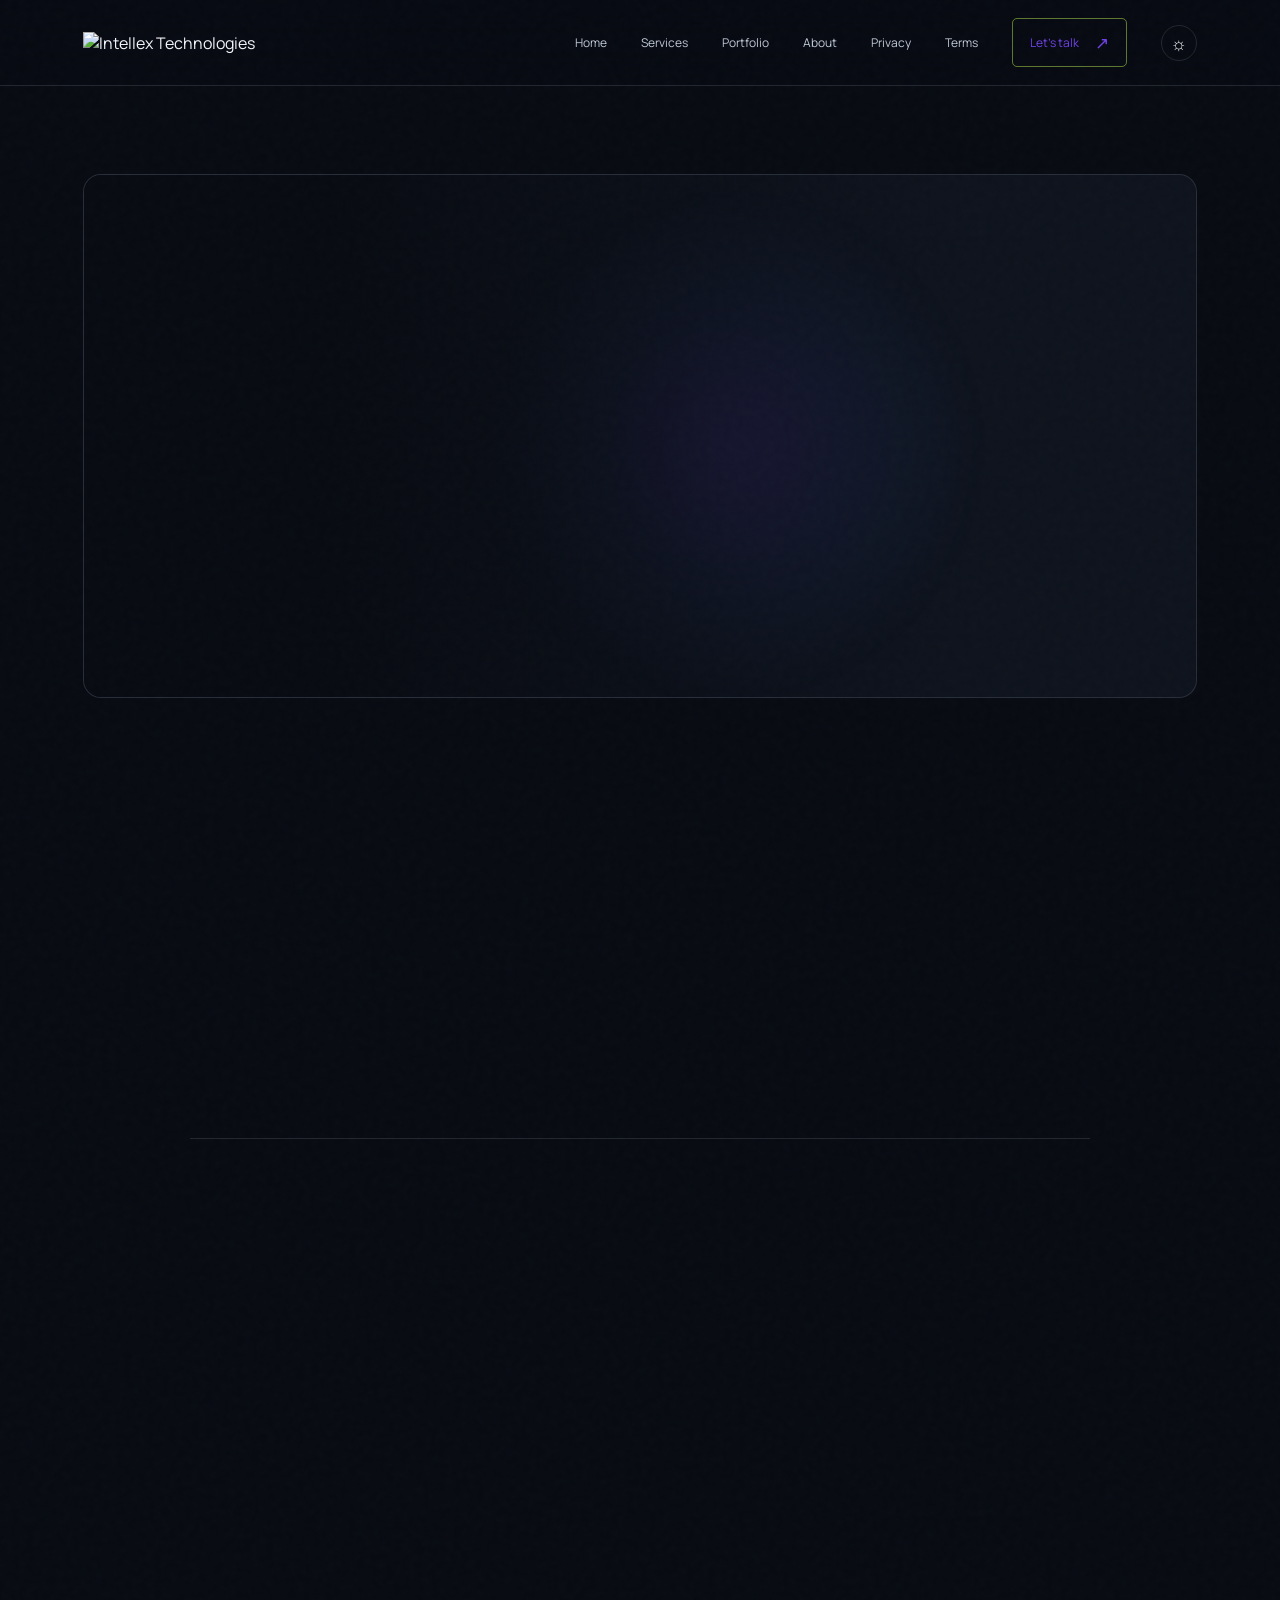
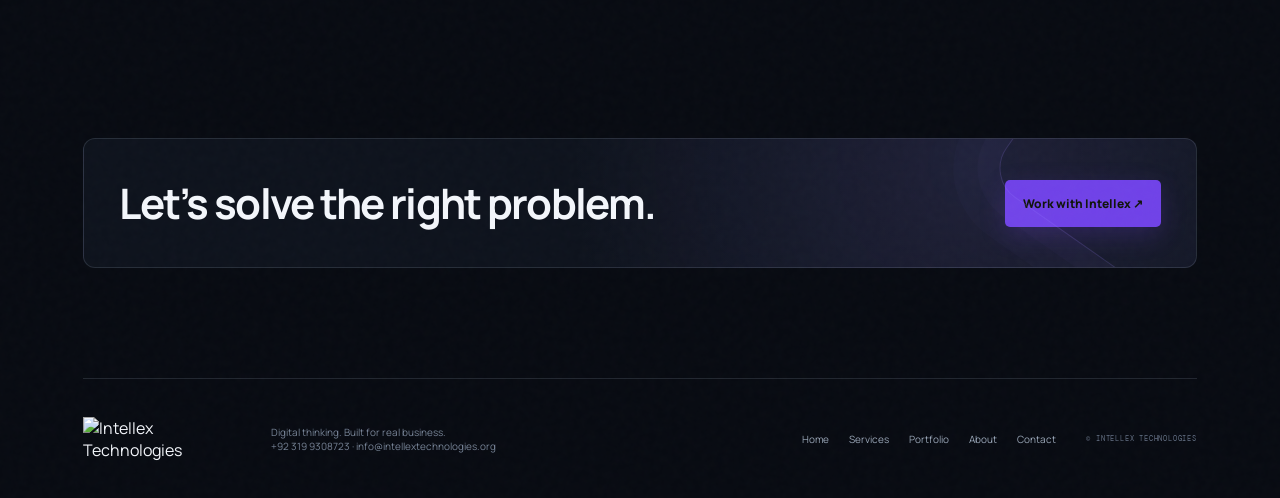
==== commit 1d031489: "Add files via upload" ====
--- a/about.html
+++ b/about.html
@@ -10,7 +10,7 @@
 </head><body><div class="noise" aria-hidden="true"></div><div class="cursor-glow" aria-hidden="true"></div>
 <header class="site-header"><a class="brand" href="index.html" aria-label="Intellex Technologies home"><img class="brand-logo brand-logo-dark" src="intellex-logo-dark.png" alt="Intellex Technologies"><img class="brand-logo brand-logo-light" src="intellex-logo.png" alt=""></a>
 <button class="menu-toggle" aria-label="Toggle menu" aria-expanded="false"><span></span><span></span></button>
-<nav class="nav-links"><a href="index.html">Home</a><a href="services.html">Services</a><a href="portfolio.html">Portfolio</a><a href="about.html">About</a><a class="nav-cta" href="contact.html">Let’s talk <span>↗</span></a><button class="theme-toggle" type="button" aria-label="Switch to light mode" title="Toggle light/dark mode">☼</button></nav></header>
+<nav class="nav-links"><a href="index.html">Home</a><a href="services.html">Services</a><a href="portfolio.html">Portfolio</a><a href="about.html">About</a><a href="privacy-policy.html">Privacy</a><a href="terms-of-service.html">Terms</a><a class="nav-cta" href="contact.html">Let’s talk <span>↗</span></a><button class="theme-toggle" type="button" aria-label="Switch to light mode" title="Toggle light/dark mode">☼</button></nav></header>
 <main class="inner-page section-shell"><div class="section-kicker reveal"><span>03 / ABOUT INTELLEX</span><span class="kicker-rule"></span><span>INTELLEX TECHNOLOGIES</span></div><section class="inner-hero inner-hero-bg hero-bg-about"><div class="inner-hero-copy"><h1 class="reveal">Strategy, design and<br><span class="gradient-text">technology in sync.</span></h1><p class="hero-intro reveal">We help businesses make practical digital progress with clear thinking, connected services and solutions designed for how people actually work.</p></div></section><section class="about-grid"><article class="service-card reveal"><span class="card-label">OUR APPROACH</span><h3>Technology with a business purpose.</h3><p>Intellex Technologies brings strategy, design and implementation together to help businesses improve how they present themselves, reach customers and manage everyday work.</p></article><article class="service-card reveal"><span class="card-label">WHAT MATTERS</span><h3>Clarity over complexity.</h3><p>We start by understanding the problem, define the right scope, build for real usage and refine based on feedback. Not every business needs a complicated system; it needs the right one.</p></article></section>
 <section class="process-section inner-process"><div class="section-kicker reveal"><span>OUR WORKFLOW</span><span class="kicker-rule"></span></div><div class="process-steps"><article class="process-step reveal"><span class="step-number">01</span><div><h3>Understand</h3><p>Clarify your audience, business goals, constraints and the outcome that matters.</p></div><span class="step-symbol">⌕</span></article><article class="process-step reveal"><span class="step-number">02</span><div><h3>Plan & design</h3><p>Map the structure, user journey, content and technical approach before production.</p></div><span class="step-symbol">◈</span></article><article class="process-step reveal"><span class="step-number">03</span><div><h3>Build & test</h3><p>Develop, check responsive behaviour and refine details against agreed requirements.</p></div><span class="step-symbol">⌘</span></article><article class="process-step reveal"><span class="step-number">04</span><div><h3>Launch & improve</h3><p>Prepare for launch and identify what should be improved after real users interact with it.</p></div><span class="step-symbol">↗</span></article></div></section>
 <div class="inner-cta"><h2>Let’s solve the right problem.</h2><a class="button button-primary" href="contact.html">Work with Intellex ↗</a></div></main><footer class="site-footer section-shell"><a class="brand" href="index.html"><img class="brand-logo brand-logo-dark" src="intellex-logo-dark.png" alt="Intellex Technologies"><img class="brand-logo brand-logo-light" src="intellex-logo.png" alt=""></a><p>Digital thinking. Built for real business.<br><a href="tel:+923199308723">+92 319 9308723</a> · <a href="mailto:info@intellextechnologies.org">info@intellextechnologies.org</a></p><div class="footer-links"><a href="index.html">Home</a><a href="services.html">Services</a><a href="portfolio.html">Portfolio</a><a href="about.html">About</a><a href="contact.html">Contact</a></div><span class="copyright">© <span id="year"></span> INTELLEX TECHNOLOGIES</span></footer><script src="script.js"></script></body></html>
--- a/styles.css
+++ b/styles.css
@@ -275,3 +275,17 @@
 .inner-hero-bg:after{background:linear-gradient(90deg,var(--bg) 0%,transparent 120%);opacity:.9}}
 @media(max-width:640px){.inner-hero-bg{min-height:300px;padding:34px 18px;border-radius:14px;background-position:70% center}
 .inner-hero-bg:after{background:linear-gradient(180deg,var(--bg) 0%,transparent 160%);opacity:.88}}
+
+
+/* Header nav: collapse to the mobile menu earlier so 7 nav items never overflow */
+@media(min-width:641px) and (max-width:1100px){
+.menu-toggle{display:flex;flex-direction:column;gap:6px;padding:10px;z-index:2}
+.menu-toggle span{width:22px;height:1px;background:var(--text);transition:transform .2s}
+.menu-toggle[aria-expanded="true"] span:first-child{transform:translateY(3.5px) rotate(45deg)}
+.menu-toggle[aria-expanded="true"] span:last-child{transform:translateY(-3.5px) rotate(-45deg)}
+.nav-links{position:absolute;left:0;right:0;top:85px;padding:20px 6% 25px;background:rgba(8,11,18,.97);border-bottom:1px solid var(--line);display:flex;align-items:stretch;flex-direction:column;gap:0;opacity:0;visibility:hidden;transform:translateY(-8px);transition:.25s}
+.nav-links.open{opacity:1;visibility:visible;transform:translateY(0)}
+.nav-links>a{padding:14px 0;border-bottom:1px solid var(--line)}
+.nav-links .nav-cta{margin-top:12px;padding:13px 15px;border:1px solid rgba(200,255,82,.4);justify-content:space-between}
+.nav-links .theme-toggle{align-self:flex-start;margin-top:10px}
+}
